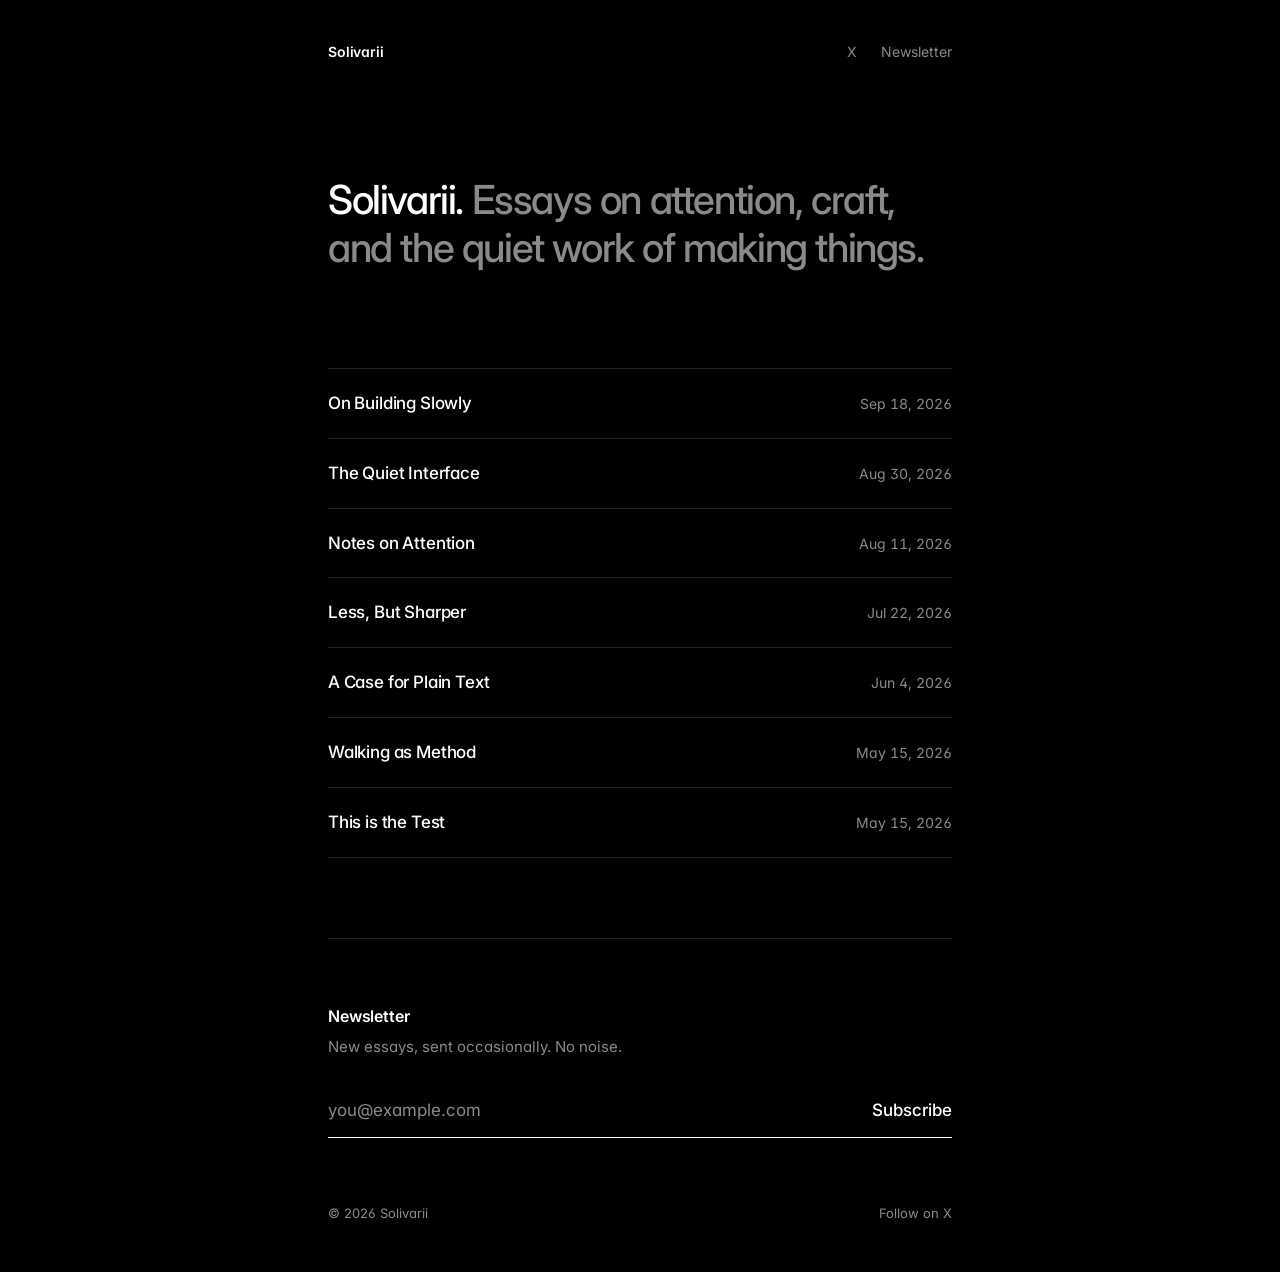
==== index.html @ 085b5443 "Setup" ====
<!doctype html>
<html lang="en">
<head>
<meta charset="utf-8">
<meta name="viewport" content="width=device-width, initial-scale=1">
<title>Solivarii</title>
<meta name="description" content="Essays on attention, craft, and the quiet work of making things.">
<meta name="theme-color" content="#000000">
<link rel="preconnect" href="https://fonts.googleapis.com">
<link rel="preconnect" href="https://fonts.gstatic.com" crossorigin>
<link rel="stylesheet" href="https://fonts.googleapis.com/css2?family=Inter:wght@400;500;600&display=swap">
<link rel="stylesheet" href="style.css">
</head>
<body>
<div class="wrap">
<header class="site-header">
<a class="wordmark" href="index.html">Solivarii</a>
<nav class="site-nav">
<a href="https://x.com/solivarii" rel="me noopener" target="_blank">X</a>
<a href="#newsletter">Newsletter</a>
</nav>
</header>
<main>
<h1 class="intro">Solivarii. <span>Essays on attention, craft, and the quiet work of making things.</span></h1>
<ul class="post-list">
<li><a href="posts/on-building-slowly.html"><span class="title">On Building Slowly</span><time datetime="2026-09-18">Sep 18, 2026</time></a></li>
<li><a href="posts/the-quiet-interface.html"><span class="title">The Quiet Interface</span><time datetime="2026-08-30">Aug 30, 2026</time></a></li>
<li><a href="posts/notes-on-attention.html"><span class="title">Notes on Attention</span><time datetime="2026-08-11">Aug 11, 2026</time></a></li>
<li><a href="posts/less-but-sharper.html"><span class="title">Less, But Sharper</span><time datetime="2026-07-22">Jul 22, 2026</time></a></li>
<li><a href="posts/a-case-for-plain-text.html"><span class="title">A Case for Plain Text</span><time datetime="2026-06-04">Jun 4, 2026</time></a></li>
<li><a href="posts/walking-as-method.html"><span class="title">Walking as Method</span><time datetime="2026-05-15">May 15, 2026</time></a></li>
<li><a href="posts/this-is-the-test.html"><span class="title">This is the Test</span><time datetime="2026-05-15">May 15, 2026</time></a></li>
</ul>
</main>
<footer class="site-footer">
<section class="newsletter" id="newsletter">
<h2>Newsletter</h2>
<p>New essays, sent occasionally. No noise.</p>
<form method="post" action="https://listmonk.example.com/subscription/form">
<input type="hidden" name="nonce">
<input type="hidden" name="l" value="00000000-0000-0000-0000-000000000000">
<label class="visually-hidden" for="email">Email address</label>
<input id="email" type="email" name="email" placeholder="you@example.com" required autocomplete="email">
<button type="submit">Subscribe</button>
</form>
</section>
<div class="colophon">
<span>&copy; 2026 Solivarii</span>
<a href="https://x.com/solivarii" rel="me noopener" target="_blank">Follow on X</a>
</div>
</footer>
</div>
</body>
</html>
---- style.css ----
/* Solivarii — dark, minimal, text-first */

:root {
  --bg: #000;
  --fg: #fff;
  --muted: #8a8a8a;
  --line: #1f1f1f;
  --measure: 42rem;
  color-scheme: dark;
}

*,
*::before,
*::after {
  box-sizing: border-box;
}

html {
  background: var(--bg);
  -webkit-text-size-adjust: 100%;
}

body {
  margin: 0;
  background: var(--bg);
  color: var(--fg);
  font-family: "Inter", ui-sans-serif, system-ui, -apple-system, "Segoe UI", Helvetica, Arial, sans-serif;
  font-size: 1.0625rem;
  line-height: 1.7;
  font-feature-settings: "ss01", "cv11";
  -webkit-font-smoothing: antialiased;
  -moz-osx-font-smoothing: grayscale;
  text-rendering: optimizeLegibility;
}

::selection {
  background: var(--fg);
  color: var(--bg);
}

a {
  color: inherit;
  text-decoration: none;
}

.wrap {
  max-width: var(--measure);
  margin: 0 auto;
  padding: 0 1.5rem;
}

/* Header */

.site-header {
  display: flex;
  justify-content: space-between;
  align-items: baseline;
  padding-block: 2.5rem 0;
  font-size: 0.875rem;
}

.wordmark {
  font-weight: 600;
  letter-spacing: -0.01em;
}

.site-nav {
  display: flex;
  gap: 1.5rem;
  color: var(--muted);
}

.site-nav a:hover,
.site-nav a:focus-visible {
  color: var(--fg);
}

main {
  padding-block: 7rem 5rem;
}

/* Home */

.intro {
  font-size: clamp(1.75rem, 5vw, 2.5rem);
  font-weight: 500;
  line-height: 1.2;
  letter-spacing: -0.035em;
  margin: 0 0 6rem;
}

.intro span {
  color: var(--muted);
}

.post-list {
  list-style: none;
  margin: 0;
  padding: 0;
  border-top: 1px solid var(--line);
}

.post-list li {
  border-bottom: 1px solid var(--line);
}

.post-list a {
  display: flex;
  justify-content: space-between;
  align-items: baseline;
  gap: 2rem;
  padding-block: 1.25rem;
  transition: opacity 0.2s ease;
}

.post-list:hover a {
  opacity: 0.4;
}

.post-list a:hover,
.post-list a:focus-visible {
  opacity: 1;
}

.post-list .title {
  font-weight: 500;
  letter-spacing: -0.01em;
}

.post-list time {
  flex-shrink: 0;
  color: var(--muted);
  font-size: 0.875rem;
  font-variant-numeric: tabular-nums;
}

/* Post */

.post-meta {
  color: var(--muted);
  font-size: 0.875rem;
  font-variant-numeric: tabular-nums;
  margin: 0 0 1rem;
}

.post h1 {
  font-size: clamp(2rem, 6vw, 3rem);
  font-weight: 600;
  line-height: 1.08;
  letter-spacing: -0.045em;
  margin: 0 0 4rem;
}

.post h2 {
  font-size: 1.125rem;
  font-weight: 600;
  letter-spacing: -0.015em;
  margin: 3.5rem 0 1rem;
}

.post p {
  margin: 0 0 1.5rem;
}

.post blockquote {
  margin: 2.5rem 0;
  padding: 0 0 0 1.5rem;
  border-left: 1px solid var(--fg);
  font-size: 1.25rem;
  line-height: 1.5;
  letter-spacing: -0.015em;
}

.post blockquote p {
  margin: 0;
}

.post a {
  text-decoration: underline;
  text-decoration-thickness: 1px;
  text-underline-offset: 0.2em;
}

.post h3 {
  font-size: 1rem;
  font-weight: 600;
  margin: 2.5rem 0 0.75rem;
}

.post strong {
  font-weight: 600;
}

.post ul,
.post ol {
  margin: 0 0 1.5rem;
  padding-left: 1.25rem;
}

.post li {
  margin-bottom: 0.5rem;
  padding-left: 0.25rem;
}

.post li::marker {
  color: var(--muted);
  font-variant-numeric: tabular-nums;
}

.post code {
  font-family: ui-monospace, "SF Mono", Menlo, Consolas, "Liberation Mono", monospace;
  font-size: 0.875em;
  background: #111;
  padding: 0.15em 0.35em;
  border-radius: 3px;
}

.post pre {
  margin: 2rem 0;
  padding: 1.25rem 1.5rem;
  background: #0d0d0d;
  border: 1px solid var(--line);
  border-radius: 4px;
  overflow-x: auto;
  line-height: 1.6;
}

.post pre code {
  background: none;
  padding: 0;
  font-size: 0.8125rem;
}

.post hr {
  border: 0;
  border-top: 1px solid var(--line);
  margin: 3.5rem 0;
}

.post img {
  display: block;
  max-width: 100%;
  height: auto;
  margin: 2.5rem 0;
}

.post table {
  display: block;
  overflow-x: auto;
  border-collapse: collapse;
  margin: 2rem 0;
  font-size: 0.9375rem;
}

.post th,
.post td {
  text-align: left;
  padding: 0.6rem 1.5rem 0.6rem 0;
  border-bottom: 1px solid var(--line);
}

.post th {
  font-weight: 600;
}

.post .footnote {
  margin-top: 4rem;
  color: var(--muted);
  font-size: 0.875rem;
}

.post .footnote hr {
  margin: 0 0 1.5rem;
}

.post sup {
  line-height: 0;
}

.post-nav {
  margin-top: 5rem;
  padding-top: 1.5rem;
  border-top: 1px solid var(--line);
  font-size: 0.875rem;
  color: var(--muted);
}

.post-nav a:hover {
  color: var(--fg);
}

/* Newsletter + footer */

.site-footer {
  padding-block: 4rem 3rem;
  border-top: 1px solid var(--line);
}

.newsletter h2 {
  font-size: 1rem;
  font-weight: 600;
  letter-spacing: -0.01em;
  margin: 0 0 0.25rem;
}

.newsletter p {
  color: var(--muted);
  font-size: 0.9375rem;
  margin: 0 0 1.5rem;
}

.newsletter form {
  display: flex;
  border-bottom: 1px solid var(--fg);
}

.newsletter input[type="email"] {
  flex: 1;
  min-width: 0;
  background: transparent;
  border: 0;
  color: var(--fg);
  font: inherit;
  padding: 0.75rem 0;
  outline: none;
}

.newsletter input[type="email"]::placeholder {
  color: var(--muted);
}

.newsletter button {
  background: transparent;
  border: 0;
  color: var(--fg);
  font: inherit;
  font-weight: 500;
  padding: 0.75rem 0 0.75rem 1rem;
  cursor: pointer;
}

.newsletter button:hover,
.newsletter button:focus-visible {
  opacity: 0.6;
}

.colophon {
  display: flex;
  justify-content: space-between;
  margin-top: 4rem;
  color: var(--muted);
  font-size: 0.8125rem;
}

.colophon a:hover {
  color: var(--fg);
}

.visually-hidden {
  position: absolute;
  width: 1px;
  height: 1px;
  overflow: hidden;
  clip: rect(0 0 0 0);
  white-space: nowrap;
}

@media (max-width: 480px) {
  main {
    padding-block: 4.5rem 4rem;
  }

  .post-list a {
    flex-direction: column;
    gap: 0.125rem;
  }
}
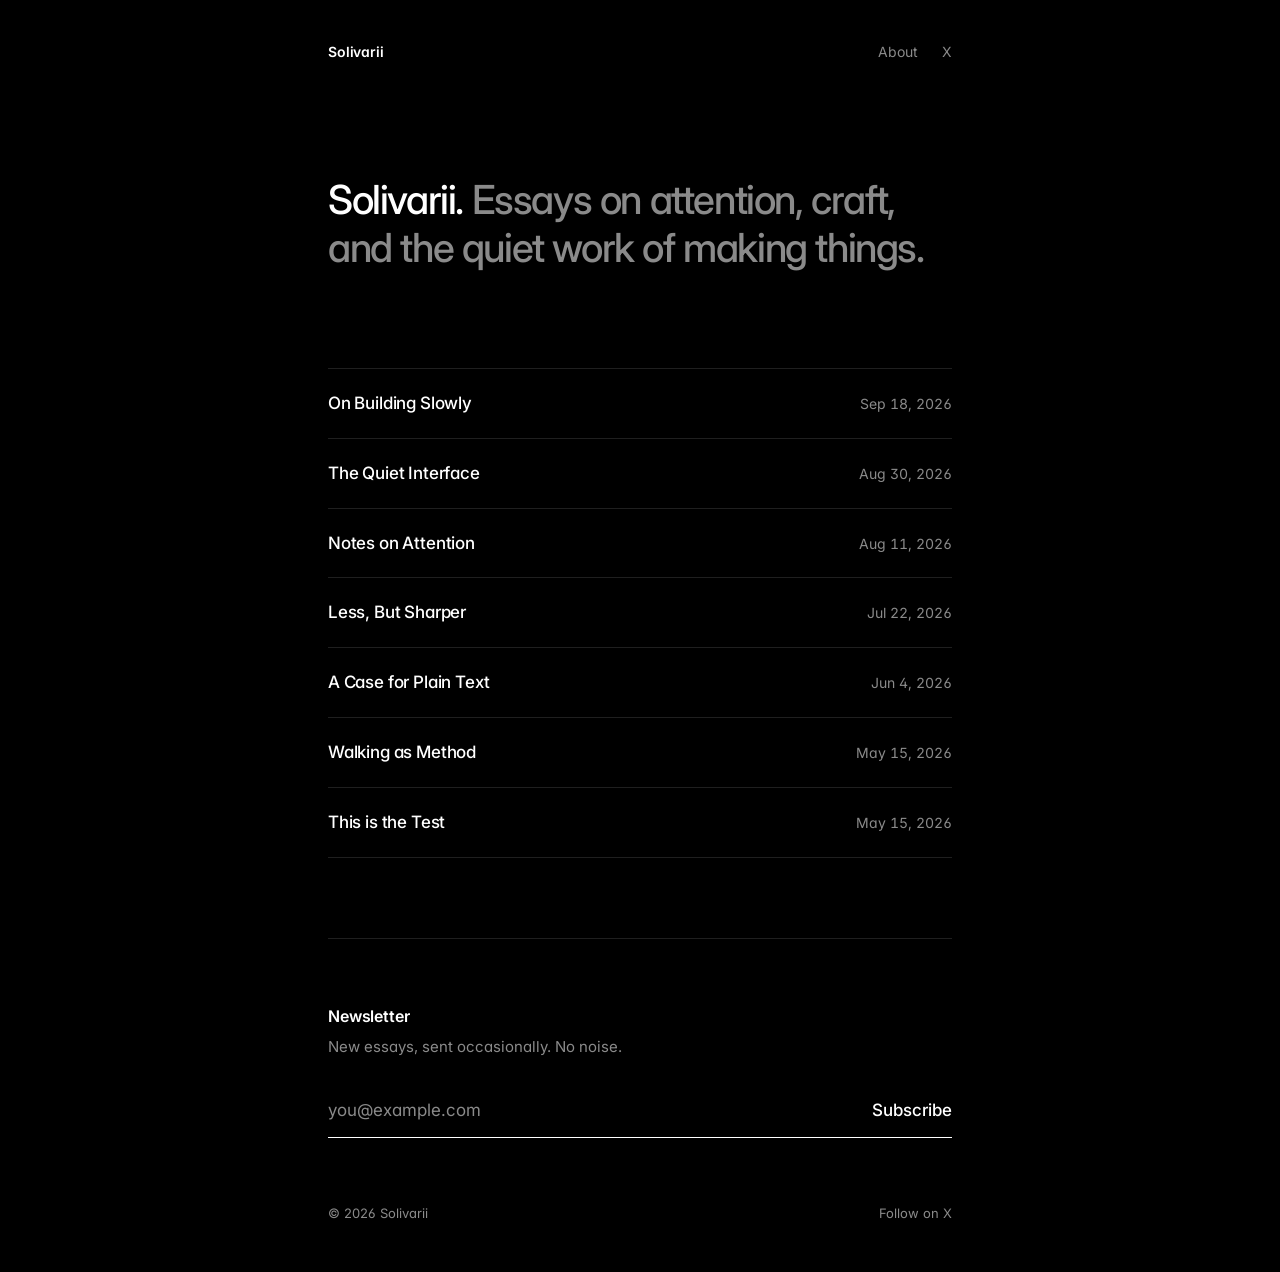
==== commit 35e79a6c: "Tweaks" ====
--- a/index.html
+++ b/index.html
@@ -16,8 +16,8 @@
 <header class="site-header">
 <a class="wordmark" href="index.html">Solivarii</a>
 <nav class="site-nav">
+<a href="about.html">About</a>
 <a href="https://x.com/solivarii" rel="me noopener" target="_blank">X</a>
-<a href="#newsletter">Newsletter</a>
 </nav>
 </header>
 <main>
--- a/style.css
+++ b/style.css
@@ -213,6 +213,16 @@
   background: #111;
   padding: 0.15em 0.35em;
   border-radius: 3px;
+}
+
+/* "- **Label** `value`" list items: label on top, value below (e.g. donation addresses) */
+.post li > strong:first-child + code {
+  display: block;
+  width: fit-content;
+  max-width: 100%;
+  margin-top: 0.25rem;
+  overflow-wrap: anywhere;
+  user-select: all;
 }
 
 .post pre {
